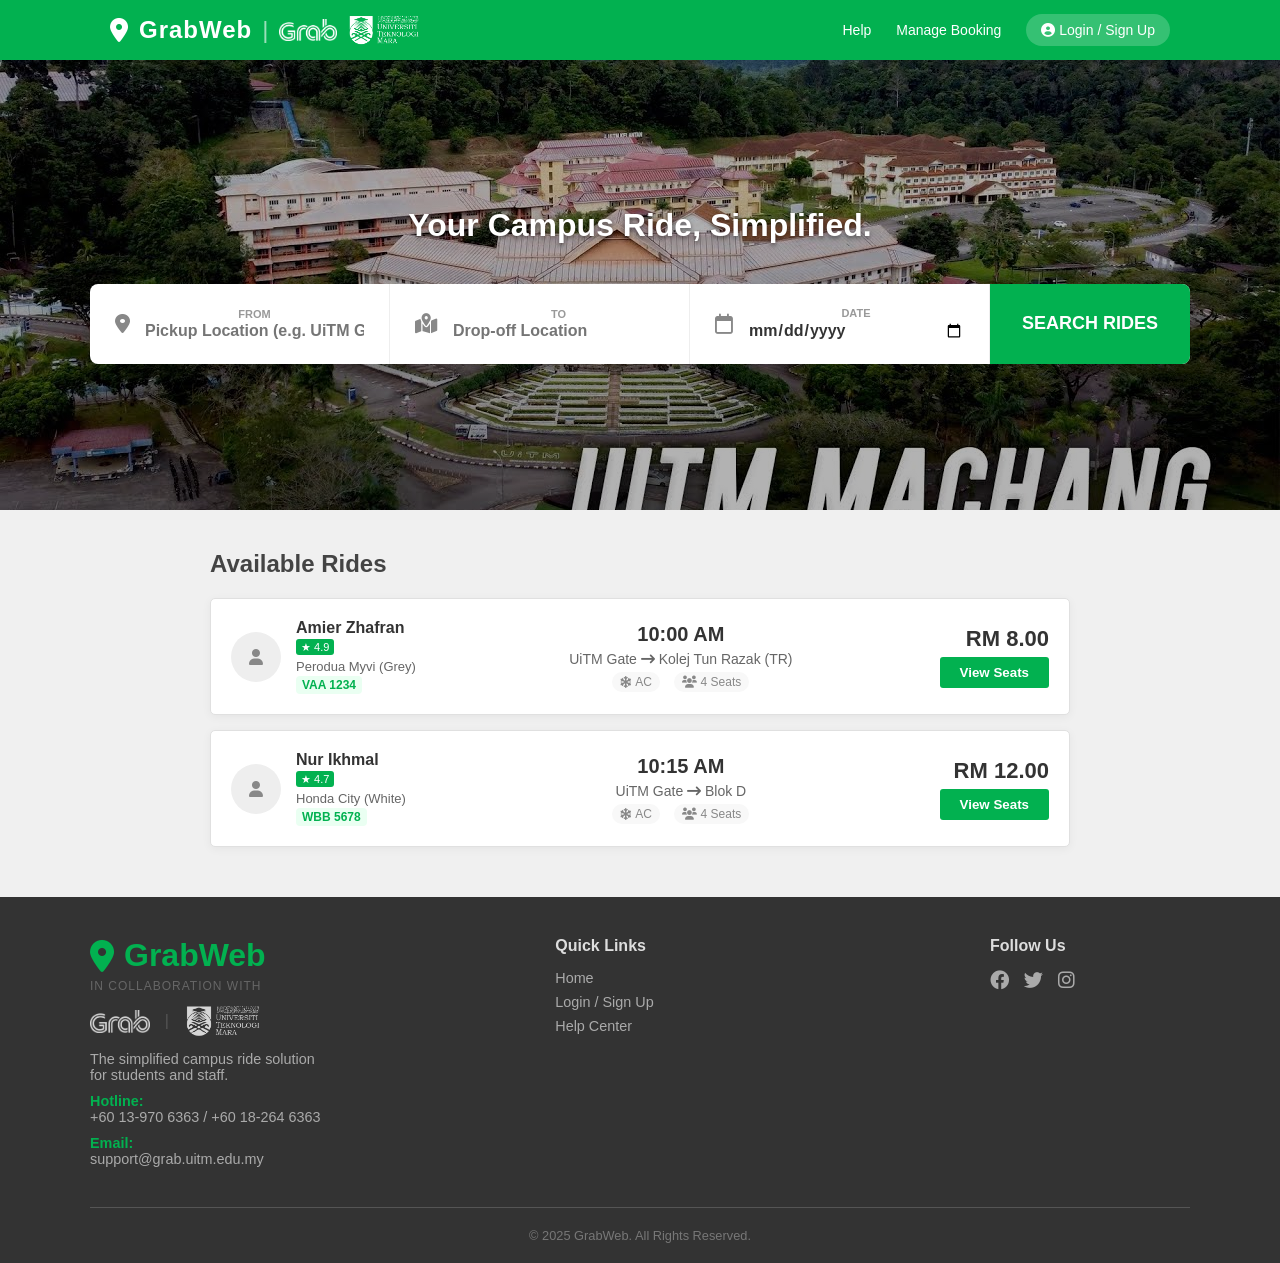
==== index.html @ aaad5f1d "Initial Commit: v1.0.0" ====
<!DOCTYPE html>
<html lang="en">
<head>
    <meta charset="UTF-8">
    <meta name="viewport" content="width=device-width, initial-scale=1.0">
    <title>GrabWeb - Campus Ride Booking</title>
    <link rel="stylesheet" href="style.css">
    <link rel="stylesheet" href="https://cdnjs.cloudflare.com/ajax/libs/font-awesome/6.0.0/css/all.min.css">
</head>
<body>

    <nav class="navbar">
        <div class="nav-container">
            <div class="logo">
                <a href="index.html" style="color:white; text-decoration:none; display: flex; align-items: center; gap: 10px;">
                    <i class="fa-solid fa-location-dot"></i> 
                    
                    <span style="font-weight: 800; letter-spacing: 1px;">GrabWeb</span>
                    
                    <span style="opacity: 0.6; font-weight: 300;">|</span>
                    
                    <img src="images/grab-logo-black-and-white.png" 
                        alt="Grab" 
                        style="height: 22px;">
                    </img>
                    <img src="images/LOGO UiTM OUTLINE 3 (WHITE).png" 
                        alt="UiTM" 
                        style="height: 38px;">
                    </img>
                </a>
            </div>
            <div class="menu">
                <a href="help.html">Help</a>
                <a href="#" onclick="checkLogin()" class="nav-item">Manage Booking</a>
                <a href="login.html" class="user-profile">
                    <i class="fa-solid fa-circle-user"></i> Login / Sign Up
                </a>
            </div>
        </div>
    </nav>

    <header class="hero">
        <div class="hero-content">
            <h1>Your Campus Ride, Simplified.</h1>
            
            <div class="search-widget">
                
                <div class="input-group">
                    <i class="fa-solid fa-location-dot icon"></i>
                    <div class="input-text">
                        <label>FROM</label>
                        <input type="text" placeholder="Pickup Location (e.g. UiTM Gate)">
                    </div>
                </div>

                <div class="input-group">
                    <i class="fa-solid fa-map-location-dot icon"></i>
                    <div class="input-text">
                        <label>TO</label>
                        <input type="text" placeholder="Drop-off Location">
                    </div>
                </div>

                <div class="input-group">
                    <i class="fa-regular fa-calendar icon"></i>
                    <div class="input-text">
                        <label>DATE</label>
                        <input type="date">
                    </div>
                </div>

                <button class="search-btn">SEARCH RIDES</button>

            </div>
        </div>
    </header>

    <section class="results-preview">
        <h2>Available Rides</h2>
        
        <div class="ride-card">
            <div class="driver-section">
                <div class="driver-img">
                    <i class="fa-solid fa-user"></i>
                </div>
                <div class="driver-info">
                    <h3>Amier Zhafran</h3>
                    <span class="rating">★ 4.9</span>
                    <p class="car-model">Perodua Myvi (Grey)</p>
                    <p class="plate-num">VAA 1234</p>
                </div>
            </div>

            <div class="trip-details">
                <div class="time">10:00 AM</div>
                <div class="route">UiTM Gate <i class="fa-solid fa-arrow-right-long"></i> Kolej Tun Razak (TR)</div>
                <div class="amenities">
                    <span><i class="fa-solid fa-snowflake"></i> AC</span>
                    <span><i class="fa-solid fa-users"></i> 4 Seats</span>
                </div>
            </div>

            <div class="price-action">
                <div class="price">RM 8.00</div>
                <button class="book-btn">View Seats</button>
            </div>
        </div>

        <div class="ride-card">
            <div class="driver-section">
                <div class="driver-img">
                    <i class="fa-solid fa-user"></i>
                </div>
                <div class="driver-info">
                    <h3>Nur Ikhmal</h3>
                    <span class="rating">★ 4.7</span>
                    <p class="car-model">Honda City (White)</p>
                    <p class="plate-num">WBB 5678</p>
                </div>
            </div>

            <div class="trip-details">
                <div class="time">10:15 AM</div>
                <div class="route">UiTM Gate <i class="fa-solid fa-arrow-right-long"></i> Blok D</div>
                <div class="amenities">
                    <span><i class="fa-solid fa-snowflake"></i> AC</span>
                    <span><i class="fa-solid fa-users"></i> 4 Seats</span>
                </div>
            </div>

            <div class="price-action">
                <div class="price">RM 12.00</div>
                <button class="book-btn">View Seats</button>
            </div>
        </div>

    </section>
    <footer class="footer">
        <div class="footer-content">
            <div class="footer-section">
                <h1 style="display: flex; align-items: center; gap: 10px; color: var(--primary-color);">
                    <i class="fa-solid fa-location-dot"></i> <b>GrabWeb</b>
                </h1> 
                
                <div style="margin-top: 5px;">
                    <p style="font-size: 12px; text-transform: uppercase; letter-spacing: 1px; color: #666; margin-bottom: 8px;">
                        In Collaboration With
                    </p>
                    
                    <div style="display: flex; align-items: center; gap: 15px;">
                        <img src="images/grab-logo-black-and-white.png" 
                            alt="Grab" 
                            style="height: 23px; opacity: 0.8;">
                        
                        <span style="color:#555;">|</span>
                        
                        <img src="images/LOGO UiTM OUTLINE 3 (WHITE).png" 
                            alt="UiTM" 
                            style="height: 40px; opacity: 0.8;">
                    </div>
                </div>

                <p style="margin-top: 10px; color: #aaa;">
                    The simplified campus ride solution <br> for students and staff.
                </p>
                
                <p style="margin-top: 10px; color: #aaa;">
                    <b style="color:#02B150">Hotline:</b> <br>
                    +60 13-970 6363 / +60 18-264 6363
                </p>

                <p style="margin-top: 10px; color: #aaa;">
                    <b style="color:#02B150">Email:</b> <br>
                    support@grab.uitm.edu.my
                </p>
            </div>

            <div class="footer-section">
                <h4>Quick Links</h4>
                <a href="#">Home</a>
                <a href="login.html">Login / Sign Up</a>
                <a href="#">Help Center</a>
            </div>
            <div class="footer-section">
                <h4>Follow Us</h4>
                <div class="social-icons">
                    <a href="#"><i class="fa-brands fa-facebook"></i></a>
                    <a href="#"><i class="fa-brands fa-twitter"></i></a>
                    <a href="#"><i class="fa-brands fa-instagram"></i></a>
                </div>
            </div>
        </div>
        <div class="footer-bottom">
            &copy; 2025 GrabWeb. All Rights Reserved.
        </div>
    </footer>
    <script>
    function checkLogin() {
        // 1. (Optional) In a real app, you would check if the user is logged in here.
        // For now, we assume they are NOT logged in.

        // 2. Alert the user so they know why they are moving pages
        alert("You need to log in to manage your bookings.");

        // 3. Redirect to the login page
        window.location.href = "login.html";
    }
    </script>
</body>
</html>
---- style.css ----
/* =========================================
   1. GLOBAL VARIABLES & RESET
   ========================================= */
:root {
    --primary-color: #02B150;       /* Grab Green (Brand Color) */
    --primary-hover: #009944;       /* Darker Green for hover */
    --text-dark: #363A45;
    --bg-light: #f0f0f0;
    --white: #ffffff;
    --border-color: #ccc;
}

* {
    margin: 0;
    padding: 0;
    box-sizing: border-box;
    font-family: 'Helvetica Neue', Helvetica, Arial, sans-serif; /* Standard Grab Fonts */
}

body {
    background-color: var(--bg-light);
}

/* =========================================
   2. NAVBAR (Updated to Grab Green)
   ========================================= */
.navbar {
    background-color: var(--primary-color);
    height: 60px;
    position: fixed; 
    top: 0;         /* <--- ADD THIS to snap it to the top */
    left: 0;        /* <--- ADD THIS to snap it to the left edge */
    width: 100%;
    z-index: 1000;
    box-shadow: 0 2px 5px rgba(0,0,0,0.1);
}

.nav-container {
    max-width: 1100px;
    margin: 0 auto;
    display: flex;
    justify-content: space-between;
    align-items: center;
    height: 100%;
    padding: 0 20px;
}

.logo {
    color: var(--white);
    font-size: 24px;
    font-weight: 800;
    letter-spacing: 1px;
}

/* Update this section in your style.css */
.menu {
    display: flex;              /* 1. Aligns items in a row */
    align-items: center;        /* 2. Forces perfect vertical centering */
}

/* Ensure the links have the correct spacing */
.menu a {
    color: var(--white);
    text-decoration: none;
    margin-left: 25px;
    font-weight: 500;
    font-size: 14px;
}

.menu .user-profile {
    background: rgba(255, 255, 255, 0.2);
    padding: 8px 15px;
    border-radius: 20px;
}

/* =========================================
   3. HERO SECTION
   ========================================= */
.hero {
    /* Placeholder image */
    background: linear-gradient(rgba(0,0,0,0.3), rgba(0,0,0,0.3)), url('images/background1.jpg');
    height: 450px;
    background-size: cover;
    background-position: center;
    display: flex;
    justify-content: center;
    align-items: center;
    position: relative;
    margin-top: 60px;
}

.hero-content {
    text-align: center;
    width: 100%;
    max-width: 1100px;
}

.hero h1 {
    color: var(--white);
    font-size: 32px;
    margin-bottom: 40px;
    text-shadow: 0 2px 4px rgba(0,0,0,0.5);
}

/* =========================================
   4. SEARCH WIDGET
   ========================================= */
.search-widget {
    background: var(--white);
    display: flex;
    border-radius: 8px;
    overflow: hidden;
    box-shadow: 0 10px 25px rgba(0,0,0,0.2);
    height: 80px;
}

.input-group {
    flex: 1;
    display: flex;
    align-items: center;
    padding: 0 25px;
    border-right: 1px solid #eee;
    transition: background 0.3s;
}

.input-group:hover {
    background-color: #f9f9f9;
}

.input-group .icon {
    font-size: 20px;
    color: #888;
    margin-right: 15px;
}

.input-text {
    display: flex;
    flex-direction: column;
    width: 100%;
}

.input-text label {
    font-size: 11px;
    font-weight: bold;
    color: #999;
    margin-bottom: 2px;
}

.input-text input {
    border: none;
    outline: none;
    font-size: 16px;
    font-weight: 600;
    color: #333;
    background: transparent;
    width: 100%;
}

/* SEARCH BUTTON (Updated to Grab Green) */
.search-btn {
    width: 200px;
    background-color: var(--primary-color); /* CHANGED to Green */
    color: var(--white);
    border: none;
    font-size: 18px;
    font-weight: bold;
    cursor: pointer;
    transition: background 0.2s;
}

.search-btn:hover {
    background-color: var(--primary-hover);
}

/* =========================================
   5. RESULTS / RIDE CARDS
   ========================================= */
.results-preview {
    max-width: 900px;
    margin: 40px auto;
    padding: 0 20px;
}

.results-preview h2 {
    color: #444;
    margin-bottom: 20px;
}

.ride-card {
    background: var(--white);
    border-radius: 5px;
    box-shadow: 0 2px 10px rgba(0,0,0,0.05);
    display: flex;
    justify-content: space-between;
    align-items: center;
    padding: 20px;
    margin-bottom: 15px;
    border: 1px solid #e0e0e0;
    transition: transform 0.2s;
}

.ride-card:hover {
    transform: translateY(-2px);
    box-shadow: 0 5px 15px rgba(0,0,0,0.1);
}

.driver-section {
    display: flex;
    align-items: center;
    width: 30%;
}

.driver-img {
    background: #eee;
    width: 50px;
    height: 50px;
    border-radius: 50%;
    display: flex;
    justify-content: center;
    align-items: center;
    color: #888;
    margin-right: 15px;
}

.driver-info h3 { font-size: 16px; color: #333; }

/* Updated Rating color to match brand */
.rating { 
    background: var(--primary-color); /* CHANGED */
    color: white; 
    font-size: 11px; 
    padding: 2px 5px; 
    border-radius: 3px; 
}

.car-model { font-size: 13px; color: #666; margin-top: 4px; }

/* Updated Plate Number color */
.plate-num { 
    font-size: 12px; 
    font-weight: bold; 
    color: var(--primary-color); /* CHANGED */
    background: #eafff2; /* Light Green Bg */
    padding: 2px 6px; 
    border-radius: 4px; 
    display: inline-block; 
    margin-top: 2px;
}

.trip-details {
    width: 40%;
    text-align: center;
}

.time { font-size: 20px; font-weight: bold; color: #333; }
.route { font-size: 14px; color: #666; margin: 5px 0; }
.amenities span { font-size: 12px; color: #888; margin: 0 5px; background: #f8f8f8; padding: 3px 8px; border-radius: 10px; }

.price-action {
    width: 20%;
    text-align: right;
}

.price { font-size: 22px; font-weight: 800; color: #333; margin-bottom: 5px; }

/* BOOK BUTTON (Updated to Grab Green) */
.book-btn {
    background-color: var(--primary-color); /* CHANGED to Green */
    color: var(--white);
    border: none;
    padding: 8px 20px;
    border-radius: 3px;
    font-weight: bold;
    cursor: pointer;
}

.book-btn:hover { 
    background-color: var(--primary-hover); 
}

/* =========================================
   6. LOGIN / REGISTER PAGE SPECIFICS
   ========================================= */

/* Reusable Input Style for Login Page */
.form-control {
    width: 100%;
    padding: 12px;
    border: 1px solid var(--border-color);
    border-radius: 4px;
    font-size: 1rem;
    outline: none;
    transition: border-color 0.2s, box-shadow 0.2s;
    box-sizing: border-box;
}

.form-control:focus {
    border-color: var(--primary-color);
    box-shadow: 0 0 0 3px rgba(2, 177, 80, 0.1);
}

/* Search Bar (Pill Shape) */
.search-bar {
    width: 100%;
    padding: 10px 10px 10px 35px;
    border: 1px solid var(--border-color);
    border-radius: 50px;
    outline: none;
    box-sizing: border-box;
}

.search-bar:focus {
    border-color: var(--primary-color);
}

/* Generic Primary Button (for Login/Signup) */
.btn-primary {
    width: 100%;
    padding: 12px;
    background-color: var(--primary-color);
    color: var(--white);
    border: none;
    border-radius: 4px;
    font-size: 1rem;
    font-weight: bold;
    cursor: pointer;
    transition: background-color 0.2s;
}

.btn-primary:hover {
    background-color: var(--primary-hover);
}

/* Links */
a.link {
    color: var(--primary-color);
    text-decoration: none;
}
a.link:hover {
    text-decoration: underline;
}

/* Auth Container */
.auth-container {
    display: flex;
    justify-content: center;
    align-items: center;
    min-height: 100vh;
    padding: 20px;
}

.auth-card {
    background-color: var(--white);
    width: 100%;
    max-width: 400px;
    padding: 2.5rem;
    border-radius: 8px;
    box-shadow: 0 4px 12px rgba(0, 0, 0, 0.1);
    border-top: 5px solid var(--primary-color);
}

.auth-tabs {
    display: flex;
    margin-bottom: 1.5rem;
    border-bottom: 2px solid #eee;
}

.tab-btn {
    flex: 1;
    padding: 1rem;
    background: none;
    border: none;
    cursor: pointer;
    font-weight: bold;
    color: #aaa;
    font-size: 1rem;
}

.tab-btn.active {
    color: var(--primary-color);
    border-bottom: 2px solid var(--primary-color);
}

.form-group {
    margin-bottom: 1.2rem;
}

.form-group label {
    display: block;
    margin-bottom: 0.5rem;
    color: var(--text-dark);
    font-weight: 500;
}

.hidden {
    display: none;
}

/* =========================================
   7. INPUT ICONS (Font Awesome Version)
   ========================================= */
.input-wrapper {
    position: relative;
}

.input-wrapper i {
    position: absolute;
    left: 15px;
    top: 50%;
    transform: translateY(-50%);
    color: #888;
    font-size: 1rem; /* Slightly smaller for Font Awesome */
    pointer-events: none;
    width: 20px;     /* Ensures icons center nicely if widths vary */
    text-align: center;
}

.input-wrapper .form-control, 
.input-wrapper .search-bar {
    padding-left: 45px;
}

.input-wrapper:focus-within i {
    color: var(--primary-color);
}

/* =========================================
   8. FOOTER STYLES (New)
   ========================================= */
.footer {
    background-color: #333;
    color: white;
    padding: 40px 20px 20px;
    margin-top: 50px;
}

.footer-content {
    max-width: 1100px;
    margin: 0 auto;
    display: flex;
    justify-content: space-between;
    flex-wrap: wrap;
    border-bottom: 1px solid #555;
    padding-bottom: 20px;
}

.footer-section {
    margin-bottom: 20px;
    min-width: 200px;
}

.footer-section h3 { margin-bottom: 10px; color: var(--primary-color); }
.footer-section h4 { margin-bottom: 15px; color: #ddd; }
.footer-section p { font-size: 0.9rem; color: #aaa; }

.footer-section a {
    display: block;
    color: #aaa;
    text-decoration: none;
    margin-bottom: 8px;
    font-size: 0.9rem;
    transition: color 0.2s;
}

.footer-section a:hover { color: var(--primary-color); }

.social-icons { display: flex; gap: 15px; }
.social-icons a { font-size: 1.2rem; }

.footer-bottom {
    text-align: center;
    padding-top: 20px;
    font-size: 0.8rem;
    color: #777;
}

/* =========================================
   9. LOGIN PAGE EXTRAS (Radio & Select)
   ========================================= */

/* Radio Button Group for Roles */
.role-selector {
    margin-bottom: 20px;
    text-align: center;
}

.role-selector label {
    display: block;
    margin-bottom: 10px;
    font-weight: bold;
    color: var(--text-dark);
}

.radio-group {
    display: flex;
    justify-content: center;
    gap: 15px;
}

.radio-label {
    display: flex;
    align-items: center;
    gap: 5px;
    font-weight: normal !important;
    cursor: pointer;
    font-size: 0.9rem;
}

.radio-label input[type="radio"] {
    accent-color: var(--primary-color); /* Makes the dot Grab Green */
    transform: scale(1.2);
}

/* Dropdown styling to match inputs */
select.form-control {
    appearance: none; /* Removes default browser arrow */
    cursor: pointer;
}

.back-home {
    display: block;
    margin-top: 20px;
    font-size: 0.8rem;
    color: #bebebe;
    text-decoration: none;
}

.back-home:hover {
    color: #02B150;
}

/* =========================================
   10. ADMIN DASHBOARD STYLES
   ========================================= */

/* Layout: Sidebar + Main Content */
.dashboard-container {
    display: flex;
    min-height: 100vh;
    background-color: #f4f6f9; /* Light grey bg for contrast */
}

/* --- SIDEBAR --- */
.sidebar {
    width: 250px;
    background-color: white;
    box-shadow: 2px 0 10px rgba(0,0,0,0.05);
    display: flex;
    flex-direction: column;
    position: fixed;
    height: 100vh;
    z-index: 100;
}

.sidebar-header {
    padding: 25px;
    border-bottom: 1px solid #eee;
}

.sidebar-header h2 {
    color: var(--primary-color);
    font-size: 22px;
    margin: 0;
}

.sidebar-menu {
    list-style: none;
    padding: 20px 0;
    flex: 1;
}

.sidebar-menu li a {
    display: flex;
    align-items: center;
    padding: 15px 25px;
    color: #555;
    text-decoration: none;
    font-weight: 500;
    transition: 0.3s;
}

.sidebar-menu li a i {
    width: 30px; /* Fixed width for icon alignment */
}

.sidebar-menu li a:hover, 
.sidebar-menu li a.active {
    background-color: #eafff2; /* Light Green Bg */
    color: var(--primary-color);
    border-right: 4px solid var(--primary-color);
}

.menu-divider {
    padding: 15px 25px 5px;
    font-size: 12px;
    color: #999;
    text-transform: uppercase;
    letter-spacing: 1px;
    font-weight: bold;
}

.badge {
    background-color: #d84e55; /* Red "New" badge */
    color: white;
    font-size: 10px;
    padding: 2px 6px;
    border-radius: 4px;
    margin-left: auto;
}

.sidebar-footer {
    padding: 20px;
    border-top: 1px solid #eee;
}

.logout-btn {
    color: #d84e55;
    text-decoration: none;
    font-weight: bold;
    display: flex;
    align-items: center;
    gap: 10px;
}

/* --- MAIN CONTENT AREA --- */
.main-content {
    flex: 1;
    margin-left: 250px; /* Same width as sidebar */
    padding: 30px;
}

.dashboard-header {
    display: flex;
    justify-content: space-between;
    align-items: center;
    margin-bottom: 30px;
}

.header-title h1 { margin: 0; color: #333; }
.header-title p { color: #888; margin-top: 5px; }

.dashboard-header .user-profile {
    display: flex;
    align-items: center;
    gap: 10px;
    background: white;
    padding: 8px 15px;
    border-radius: 50px;
    box-shadow: 0 2px 5px rgba(0,0,0,0.05);
}

.dashboard-header img {
    width: 35px;
    height: 35px;
    border-radius: 50%;
}

/* --- STATS CARDS --- */
.stats-grid {
    display: grid;
    grid-template-columns: repeat(auto-fit, minmax(220px, 1fr));
    gap: 20px;
    margin-bottom: 30px;
}

.stat-card {
    background: white;
    padding: 20px;
    border-radius: 8px;
    box-shadow: 0 2px 8px rgba(0,0,0,0.05);
    display: flex;
    align-items: center;
    gap: 20px;
}

.stat-icon {
    width: 50px;
    height: 50px;
    border-radius: 10px;
    display: flex;
    justify-content: center;
    align-items: center;
    font-size: 20px;
    color: white;
}

/* Specific icon background colors */
.stat-icon.green { background-color: var(--primary-color); }
.stat-icon.blue { background-color: #3b82f6; }
.stat-icon.orange { background-color: #f59e0b; }
.stat-icon.red { background-color: #ef4444; }

.stat-info h3 { margin: 0; font-size: 24px; color: #333; }
.stat-info p { margin: 0; color: #888; font-size: 14px; }

/* --- DATA TABLE --- */
.recent-activity {
    background: white;
    padding: 25px;
    border-radius: 8px;
    box-shadow: 0 2px 8px rgba(0,0,0,0.05);
}

.section-header {
    display: flex;
    justify-content: space-between;
    align-items: center;
    margin-bottom: 20px;
}

.table-container {
    overflow-x: auto;
}

table {
    width: 100%;
    border-collapse: collapse;
}

table th, table td {
    padding: 12px 15px;
    text-align: left;
    border-bottom: 1px solid #eee;
}

table th {
    background-color: #f9f9f9;
    color: #555;
    font-weight: 600;
    font-size: 14px;
}

table td {
    color: #333;
    font-size: 14px;
}

/* Status Badges in Table */
.status {
    padding: 4px 8px;
    border-radius: 4px;
    font-size: 12px;
    font-weight: bold;
}

.status.completed { background-color: #eafff2; color: var(--primary-color); }
.status.pending { background-color: #fff8e1; color: #f59e0b; }
.status.cancelled { background-color: #fee2e2; color: #ef4444; }

/* =========================================
   11. HELP PAGE STYLES
   ========================================= */

/* Hero Section */
.help-hero {
    background-color: var(--primary-color);
    color: white;
    text-align: center;
    padding: 100px 20px 60px; /* Top padding accounts for fixed navbar */
}

.help-hero h1 {
    margin-bottom: 30px;
    font-size: 2.5rem;
}

.help-search-wrapper {
    position: relative;
    max-width: 600px;
    margin: 0 auto;
}

.help-search-wrapper input {
    width: 100%;
    padding: 15px 15px 15px 50px;
    border-radius: 50px;
    border: none;
    font-size: 1.1rem;
    outline: none;
    box-shadow: 0 4px 10px rgba(0,0,0,0.1);
}

.help-search-wrapper i {
    position: absolute;
    left: 20px;
    top: 50%;
    transform: translateY(-50%);
    color: #888;
    font-size: 1.2rem;
}

/* Container */
.help-container {
    max-width: 900px;
    margin: 0 auto;
    padding: 40px 20px;
}

/* Categories Grid */
.help-categories {
    display: grid;
    grid-template-columns: repeat(auto-fit, minmax(180px, 1fr));
    gap: 20px;
    margin-bottom: 50px;
}

.category-card {
    background: white;
    padding: 30px;
    border-radius: 8px;
    text-align: center;
    box-shadow: 0 2px 5px rgba(0,0,0,0.05);
    border: 1px solid #eee;
    cursor: pointer;
    transition: transform 0.2s, border-color 0.2s;
}

.category-card:hover {
    transform: translateY(-5px);
    border-color: var(--primary-color);
}

.category-card i {
    font-size: 2.5rem;
    color: var(--primary-color);
    margin-bottom: 15px;
}

.category-card h3 {
    font-size: 1.1rem;
    color: #333;
}

/* FAQ Accordion */
.faq-section {
    background: white;
    padding: 30px;
    border-radius: 8px;
    box-shadow: 0 2px 10px rgba(0,0,0,0.05);
    margin-bottom: 40px;
}

.faq-section h2 {
    margin-bottom: 25px;
    color: #333;
}

.accordion-item {
    border-bottom: 1px solid #eee;
}

.accordion-btn {
    width: 100%;
    background: none;
    border: none;
    text-align: left;
    padding: 20px 0;
    font-size: 1.1rem;
    font-weight: 600;
    color: #444;
    cursor: pointer;
    display: flex;
    justify-content: space-between;
    align-items: center;
    transition: color 0.2s;
}

.accordion-btn:hover, .accordion-btn.active {
    color: var(--primary-color);
}

.accordion-btn i {
    transition: transform 0.3s;
}

.accordion-btn.active i {
    transform: rotate(180deg);
}

.accordion-content {
    max-height: 0;
    overflow: hidden;
    transition: max-height 0.3s ease-out;
}

.accordion-content p {
    padding-bottom: 20px;
    color: #666;
    line-height: 1.6;
}

/* Contact Support Box */
.contact-support {
    text-align: center;
    background: #eafff2; /* Light Green Bg */
    padding: 40px;
    border-radius: 8px;
    border: 1px dashed var(--primary-color);
}

.contact-support h3 {
    color: var(--primary-color);
    margin-bottom: 10px;
}

.contact-support p {
    color: #555;
    margin-bottom: 20px;
}

/* =========================================
   12. USER PROFILE DROPDOWN (Logged In)
   ========================================= */

/* The Container in Navbar */
.dropdown {
    position: relative;
    display: inline-block;
    margin-left: 20px;
}

/* The Trigger Button (Avatar + Name) */
.dropbtn {
    background-color: transparent;
    color: white;
    padding: 5px 10px;
    font-size: 14px;
    border: none;
    cursor: pointer;
    display: flex;
    align-items: center;
    gap: 8px;
    font-weight: 600;
}

.nav-avatar {
    width: 32px;
    height: 32px;
    border-radius: 50%;
    border: 2px solid rgba(255,255,255,0.8);
}

/* Dropdown Menu Box */
.dropdown-content {
    display: none; /* Hidden by default */
    position: absolute;
    right: 0;
    top: 45px; /* Pushes it down below navbar */
    background-color: white;
    min-width: 200px;
    box-shadow: 0 8px 16px rgba(0,0,0,0.15);
    border-radius: 8px;
    z-index: 2000;
    overflow: hidden;
    animation: fadeIn 0.2s ease-in-out;
}

/* The Links inside the menu */
.dropdown-content a {
    color: #333;
    padding: 12px 20px;
    text-decoration: none;
    display: block;
    font-size: 14px;
    font-weight: 500;
    transition: background 0.2s;
    margin: 0; /* Override navbar margin */
}

.dropdown-content a i {
    width: 25px;
    color: #888;
}

.dropdown-content a:hover {
    background-color: #f5f5f5;
    color: var(--primary-color);
}

.dropdown-content a:hover i {
    color: var(--primary-color);
}

/* Header inside dropdown (e.g., "Signed in as...") */
.dropdown-header {
    padding: 15px 20px;
    background-color: #f9f9f9;
    border-bottom: 1px solid #eee;
    color: #333;
}

/* Divider Line */
.dropdown-content .divider {
    height: 1px;
    background-color: #eee;
    margin: 4px 0;
}

/* Red Logout Item */
.dropdown-content a.logout {
    color: #d84e55;
}
.dropdown-content a.logout:hover {
    background-color: #fff0f0;
}

/* Show Class (Toggled by JS) */
.show {
    display: block;
}

/* Simple Fade Animation */
@keyframes fadeIn {
    from { opacity: 0; transform: translateY(-10px); }
    to { opacity: 1; transform: translateY(0); }
}
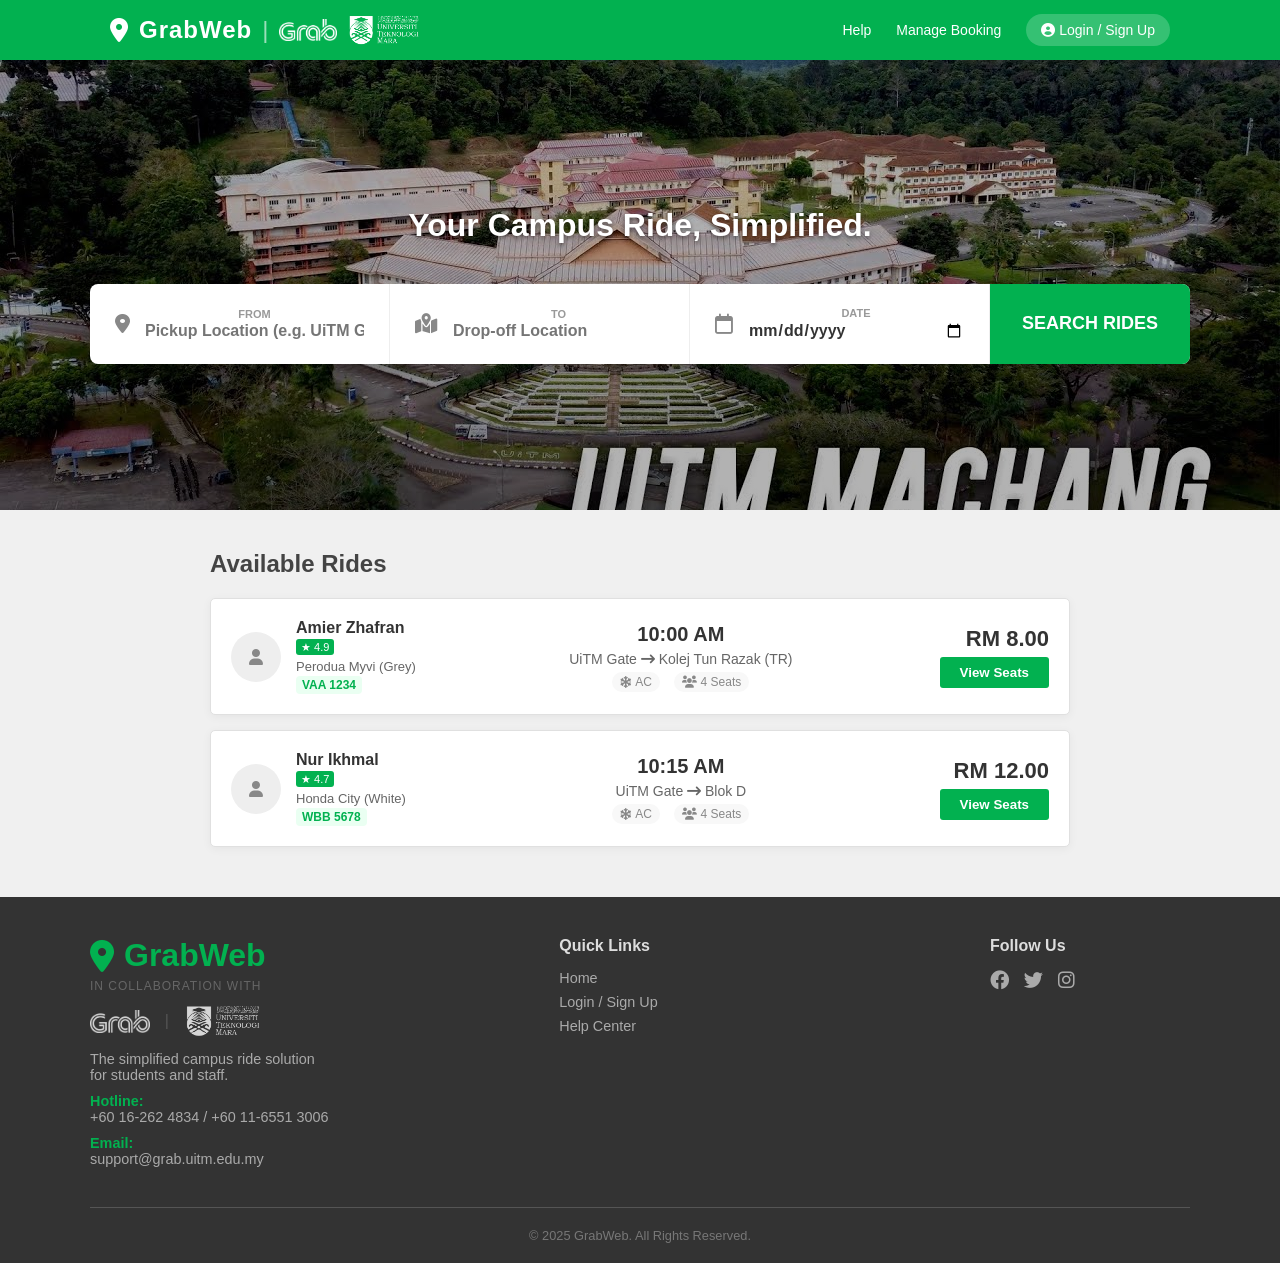
==== commit 479fcd52: "Fix HTML encoding issues in index.html" ====
--- a/index.html
+++ b/index.html
@@ -166,7 +166,7 @@
                 
                 <p style="margin-top: 10px; color: #aaa;">
                     <b style="color:#02B150">Hotline:</b> <br>
-                    +60 13-970 6363 / +60 18-264 6363
+                    +60 16-262 4834 / +60 11-6551 3006
                 </p>
 
                 <p style="margin-top: 10px; color: #aaa;">
@@ -207,4 +207,5 @@
     }
     </script>
 </body>
-</html>+
+</html>
